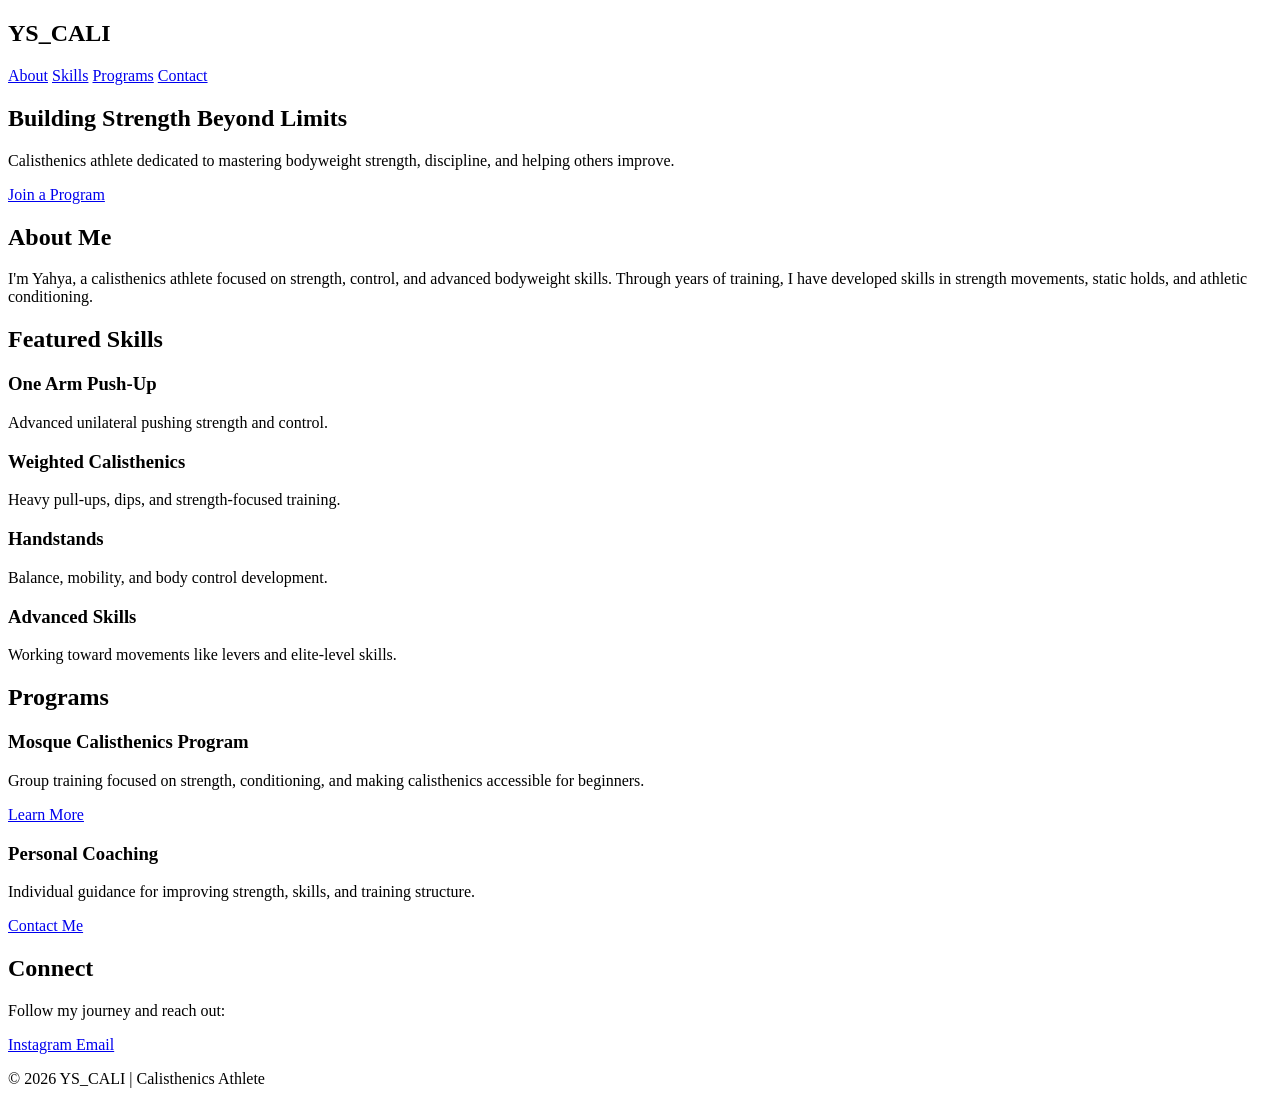
==== index.html @ 1a32ce15 "Create index.html" ====
<!DOCTYPE html>
<html lang="en">
<head>
    <meta charset="UTF-8">
    <meta name="viewport" content="width=device-width, initial-scale=1.0">
    <title>YS_CALI | Calisthenics Athlete</title>
    <link rel="stylesheet" href="style.css">
</head>

<body>

<header>
    <nav>
        <h1>YS_CALI</h1>
        <div>
            <a href="#about">About</a>
            <a href="#skills">Skills</a>
            <a href="#programs">Programs</a>
            <a href="#contact">Contact</a>
        </div>
    </nav>
</header>


<section class="hero">
    <div class="hero-content">
        <h2>Building Strength Beyond Limits</h2>
        <p>
            Calisthenics athlete dedicated to mastering bodyweight strength,
            discipline, and helping others improve.
        </p>

        <a class="button" href="#programs">
            Join a Program
        </a>
    </div>
</section>


<section id="about">
    <h2>About Me</h2>

    <p>
        I'm Yahya, a calisthenics athlete focused on strength, control,
        and advanced bodyweight skills.

        Through years of training, I have developed skills in strength
        movements, static holds, and athletic conditioning.
    </p>
</section>


<section id="skills">

<h2>Featured Skills</h2>

<div class="cards">

    <div class="card">
        <h3>One Arm Push-Up</h3>
        <p>Advanced unilateral pushing strength and control.</p>
    </div>


    <div class="card">
        <h3>Weighted Calisthenics</h3>
        <p>
            Heavy pull-ups, dips, and strength-focused training.
        </p>
    </div>


    <div class="card">
        <h3>Handstands</h3>
        <p>
            Balance, mobility, and body control development.
        </p>
    </div>


    <div class="card">
        <h3>Advanced Skills</h3>
        <p>
            Working toward movements like levers and elite-level skills.
        </p>
    </div>

</div>

</section>



<section id="programs">

<h2>Programs</h2>


<div class="cards">

<div class="card">
<h3>Mosque Calisthenics Program</h3>

<p>
Group training focused on strength, conditioning,
and making calisthenics accessible for beginners.
</p>

<a href="#">
Learn More
</a>

</div>


<div class="card">

<h3>Personal Coaching</h3>

<p>
Individual guidance for improving strength,
skills, and training structure.
</p>

<a href="#">
Contact Me
</a>

</div>


</div>

</section>




<section id="contact">

<h2>Connect</h2>

<p>
Follow my journey and reach out:
</p>


<div class="socials">

<a href="https://instagram.com/" target="_blank">
Instagram
</a>

<a href="mailto:your@email.com">
Email
</a>

</div>


</section>



<footer>

<p>
© 2026 YS_CALI | Calisthenics Athlete
</p>

</footer>


<script src="script.js"></script>

</body>
</html>
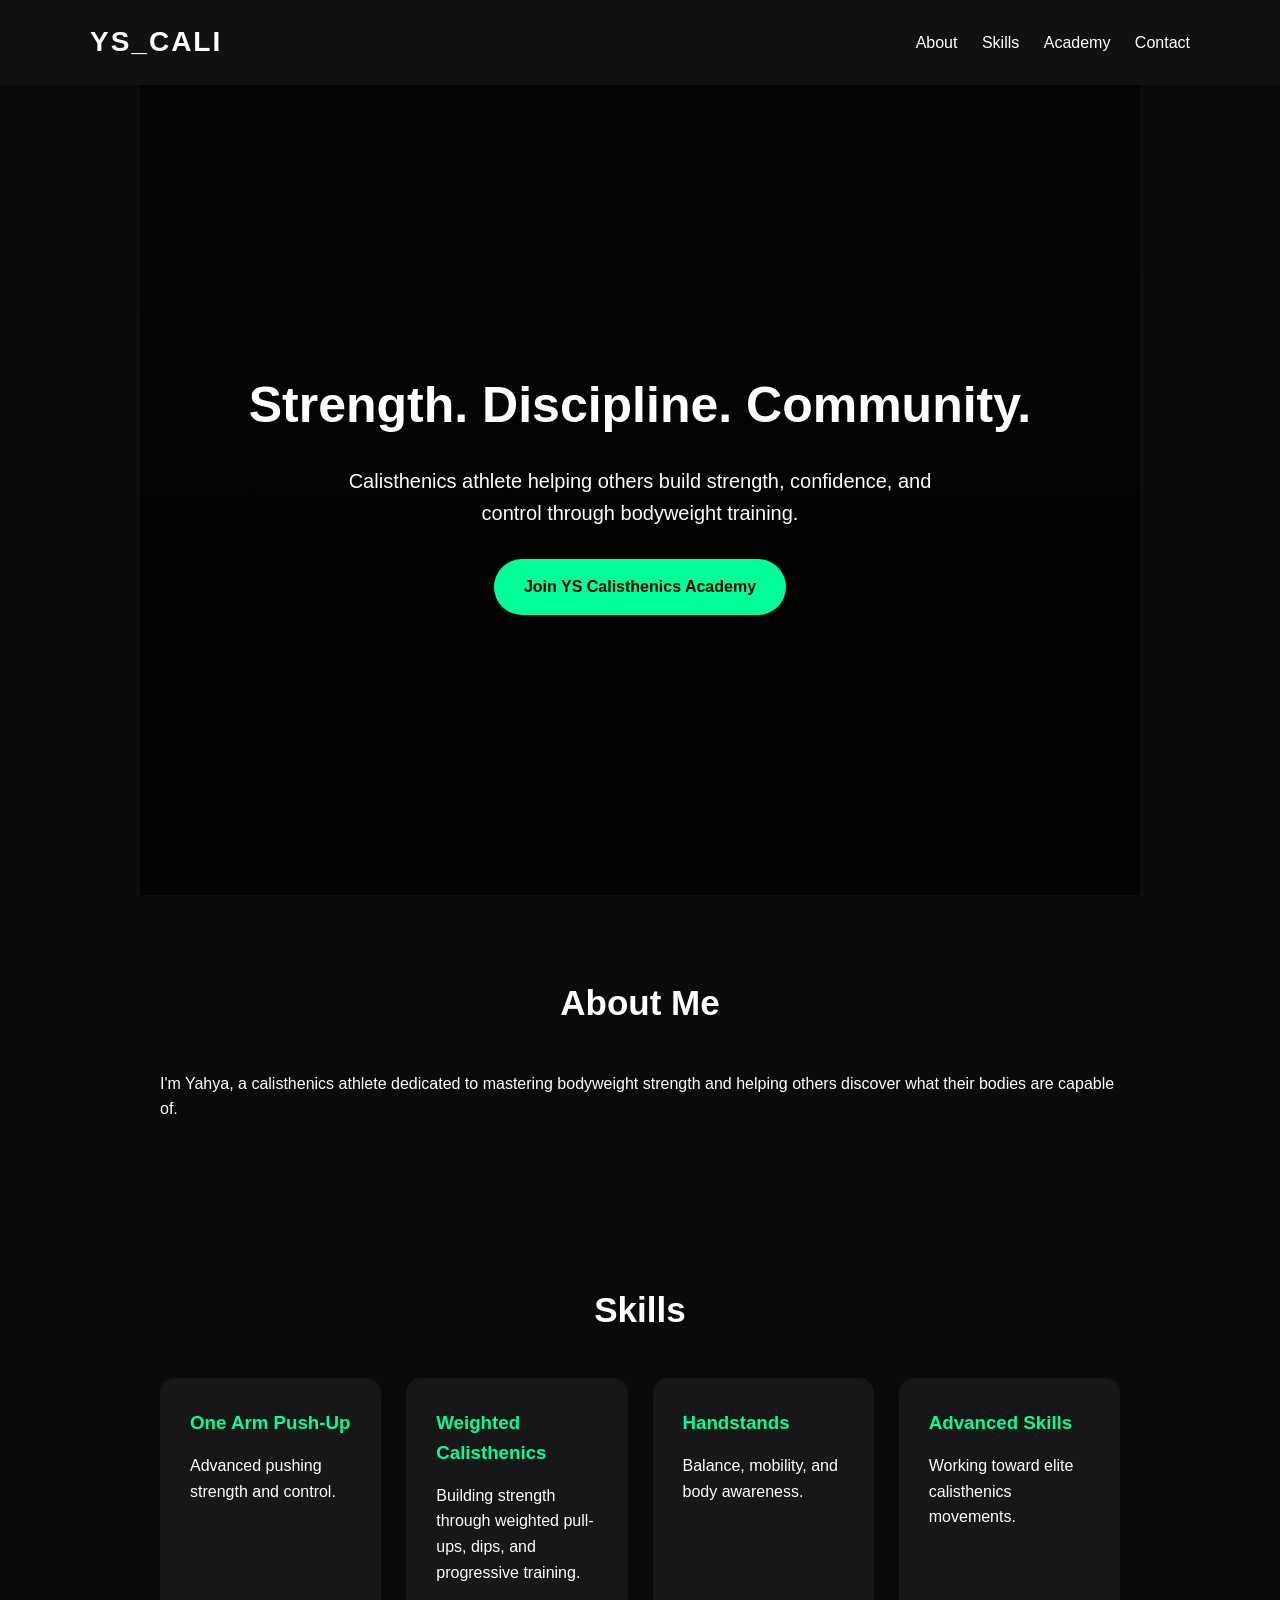
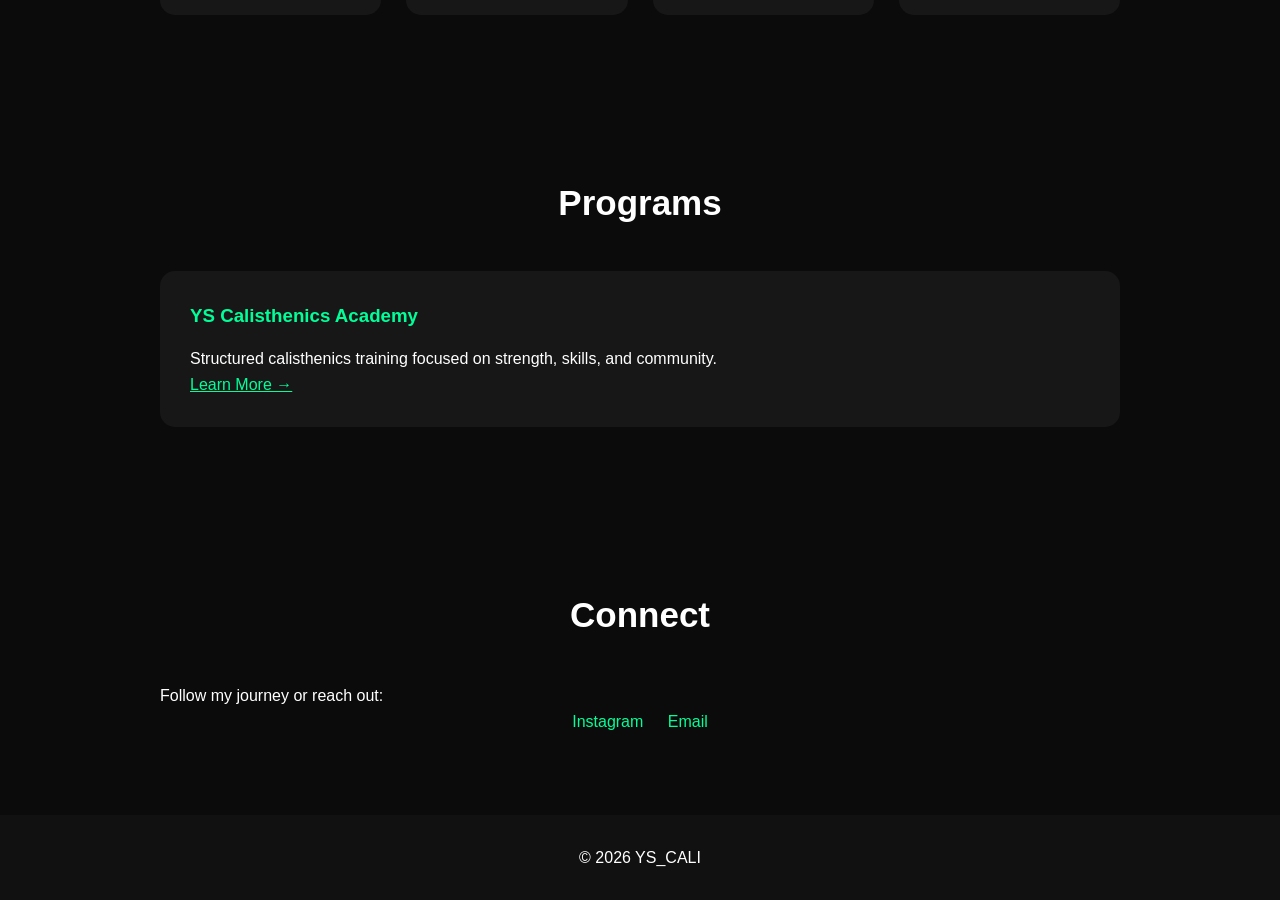
==== commit a6ff04dd: "Update index.html" ====
--- a/index.html
+++ b/index.html
@@ -1,177 +1,236 @@
 <!DOCTYPE html>
 <html lang="en">
+
 <head>
-    <meta charset="UTF-8">
-    <meta name="viewport" content="width=device-width, initial-scale=1.0">
-    <title>YS_CALI | Calisthenics Athlete</title>
-    <link rel="stylesheet" href="style.css">
+<meta charset="UTF-8">
+<meta name="viewport" content="width=device-width, initial-scale=1.0">
+
+<title>YS_CALI | Calisthenics Athlete</title>
+
+<link rel="stylesheet" href="style.css">
+
 </head>
 
+
 <body>
 
+
 <header>
-    <nav>
-        <h1>YS_CALI</h1>
-        <div>
-            <a href="#about">About</a>
-            <a href="#skills">Skills</a>
-            <a href="#programs">Programs</a>
-            <a href="#contact">Contact</a>
-        </div>
-    </nav>
+
+<nav>
+
+<h1>YS_CALI</h1>
+
+<div>
+
+<a href="#about">About</a>
+<a href="#skills">Skills</a>
+<a href="academy.html">Academy</a>
+<a href="#contact">Contact</a>
+
+</div>
+
+</nav>
+
 </header>
 
 
+
 <section class="hero">
-    <div class="hero-content">
-        <h2>Building Strength Beyond Limits</h2>
-        <p>
-            Calisthenics athlete dedicated to mastering bodyweight strength,
-            discipline, and helping others improve.
-        </p>
-
-        <a class="button" href="#programs">
-            Join a Program
-        </a>
-    </div>
-</section>
+
+<div>
+
+<h2>Strength. Discipline. Community.</h2>
+
+<p>
+Calisthenics athlete helping others build strength,
+confidence, and control through bodyweight training.
+</p>
+
+
+<a class="button" href="academy.html">
+Join YS Calisthenics Academy
+</a>
+
+
+</div>
+
+</section>
+
+
+
 
 
 <section id="about">
-    <h2>About Me</h2>
-
-    <p>
-        I'm Yahya, a calisthenics athlete focused on strength, control,
-        and advanced bodyweight skills.
-
-        Through years of training, I have developed skills in strength
-        movements, static holds, and athletic conditioning.
-    </p>
-</section>
+
+<h2>About Me</h2>
+
+
+<p>
+
+I'm Yahya, a calisthenics athlete dedicated to mastering
+bodyweight strength and helping others discover what their
+bodies are capable of.
+
+</p>
+
+
+</section>
+
+
+
+
 
 
 <section id="skills">
 
-<h2>Featured Skills</h2>
+<h2>Skills</h2>
+
 
 <div class="cards">
 
-    <div class="card">
-        <h3>One Arm Push-Up</h3>
-        <p>Advanced unilateral pushing strength and control.</p>
-    </div>
-
-
-    <div class="card">
-        <h3>Weighted Calisthenics</h3>
-        <p>
-            Heavy pull-ups, dips, and strength-focused training.
-        </p>
-    </div>
-
-
-    <div class="card">
-        <h3>Handstands</h3>
-        <p>
-            Balance, mobility, and body control development.
-        </p>
-    </div>
-
-
-    <div class="card">
-        <h3>Advanced Skills</h3>
-        <p>
-            Working toward movements like levers and elite-level skills.
-        </p>
-    </div>
-
-</div>
-
-</section>
-
-
-
-<section id="programs">
+
+<div class="card">
+
+<h3>One Arm Push-Up</h3>
+
+<p>
+Advanced pushing strength and control.
+</p>
+
+</div>
+
+
+
+<div class="card">
+
+<h3>Weighted Calisthenics</h3>
+
+<p>
+Building strength through weighted pull-ups,
+dips, and progressive training.
+</p>
+
+</div>
+
+
+
+
+<div class="card">
+
+<h3>Handstands</h3>
+
+<p>
+Balance, mobility, and body awareness.
+</p>
+
+</div>
+
+
+
+
+<div class="card">
+
+<h3>Advanced Skills</h3>
+
+<p>
+Working toward elite calisthenics movements.
+</p>
+
+</div>
+
+
+
+</div>
+
+
+</section>
+
+
+
+
+
+<section>
 
 <h2>Programs</h2>
 
 
 <div class="cards">
 
-<div class="card">
-<h3>Mosque Calisthenics Program</h3>
-
-<p>
-Group training focused on strength, conditioning,
-and making calisthenics accessible for beginners.
-</p>
-
-<a href="#">
-Learn More
-</a>
-
-</div>
-
-
-<div class="card">
-
-<h3>Personal Coaching</h3>
-
-<p>
-Individual guidance for improving strength,
-skills, and training structure.
-</p>
-
-<a href="#">
-Contact Me
-</a>
-
-</div>
-
-
-</div>
-
-</section>
+
+<div class="card">
+
+<h3>
+YS Calisthenics Academy
+</h3>
+
+
+<p>
+
+Structured calisthenics training focused on
+strength, skills, and community.
+
+</p>
+
+
+<a href="academy.html">
+Learn More →
+</a>
+
+
+</div>
+
+
+</div>
+
+
+</section>
+
+
+
 
 
 
 
 <section id="contact">
 
+
 <h2>Connect</h2>
 
-<p>
-Follow my journey and reach out:
+
+<p>
+Follow my journey or reach out:
 </p>
 
 
 <div class="socials">
 
-<a href="https://instagram.com/" target="_blank">
+
+<a href="https://instagram.com/ys_cali">
 Instagram
 </a>
 
-<a href="mailto:your@email.com">
+
+<a href="mailto:yahyasaleem700@gmail.com">
 Email
 </a>
 
-</div>
-
-
-</section>
+
+</div>
+
+
+</section>
+
 
 
 
 <footer>
 
-<p>
-© 2026 YS_CALI | Calisthenics Athlete
-</p>
+© 2026 YS_CALI
 
 </footer>
 
 
-<script src="script.js"></script>
-
 </body>
+
 </html>
--- a/style.css
+++ b/style.css
@@ -0,0 +1,241 @@
+* {
+    margin:0;
+    padding:0;
+    box-sizing:border-box;
+    font-family:Arial, Helvetica, sans-serif;
+}
+
+
+body {
+    background:#0b0b0b;
+    color:white;
+    line-height:1.6;
+}
+
+
+header {
+    position:sticky;
+    top:0;
+    background:#111;
+    padding:20px;
+    z-index:10;
+}
+
+
+nav {
+    display:flex;
+    justify-content:space-between;
+    align-items:center;
+    max-width:1100px;
+    margin:auto;
+}
+
+
+nav h1 {
+    font-size:28px;
+    letter-spacing:2px;
+}
+
+
+nav a {
+    color:white;
+    text-decoration:none;
+    margin-left:20px;
+}
+
+
+nav a:hover {
+    color:#00ff99;
+}
+
+
+
+.hero {
+
+    height:90vh;
+
+    display:flex;
+    justify-content:center;
+    align-items:center;
+
+    text-align:center;
+
+    background:
+    linear-gradient(
+    rgba(0,0,0,.65),
+    rgba(0,0,0,.8)
+    ),
+    url("your-image.jpg");
+
+    background-size:cover;
+    background-position:center;
+
+}
+
+
+.hero h2 {
+
+    font-size:50px;
+    margin-bottom:20px;
+
+}
+
+
+.hero p {
+
+    max-width:600px;
+    margin:auto;
+    font-size:20px;
+
+}
+
+
+.button {
+
+    display:inline-block;
+
+    margin-top:30px;
+
+    background:#00ff99;
+    color:black;
+
+    padding:15px 30px;
+
+    border-radius:30px;
+
+    text-decoration:none;
+
+    font-weight:bold;
+
+}
+
+
+
+section {
+
+    max-width:1000px;
+    margin:auto;
+
+    padding:80px 20px;
+
+}
+
+
+section h2 {
+
+    text-align:center;
+
+    font-size:35px;
+
+    margin-bottom:40px;
+
+}
+
+
+
+.cards {
+
+    display:grid;
+
+    grid-template-columns:
+    repeat(auto-fit,minmax(220px,1fr));
+
+    gap:25px;
+
+}
+
+
+
+.card {
+
+    background:#171717;
+
+    padding:30px;
+
+    border-radius:15px;
+
+    transition:.3s;
+
+}
+
+
+
+.card:hover {
+
+    transform:translateY(-8px);
+
+    background:#202020;
+
+}
+
+
+
+.card h3 {
+
+    margin-bottom:15px;
+
+    color:#00ff99;
+
+}
+
+
+
+.card a {
+
+    color:#00ff99;
+
+}
+
+
+
+.socials {
+
+    text-align:center;
+
+}
+
+
+.socials a {
+
+    margin:10px;
+
+    color:#00ff99;
+
+    text-decoration:none;
+
+}
+
+
+
+footer {
+
+    text-align:center;
+
+    padding:30px;
+
+    background:#111;
+
+}
+
+
+@media(max-width:700px){
+
+nav {
+
+    flex-direction:column;
+
+}
+
+nav a {
+
+    margin:10px;
+
+}
+
+.hero h2 {
+
+    font-size:35px;
+
+}
+
+}
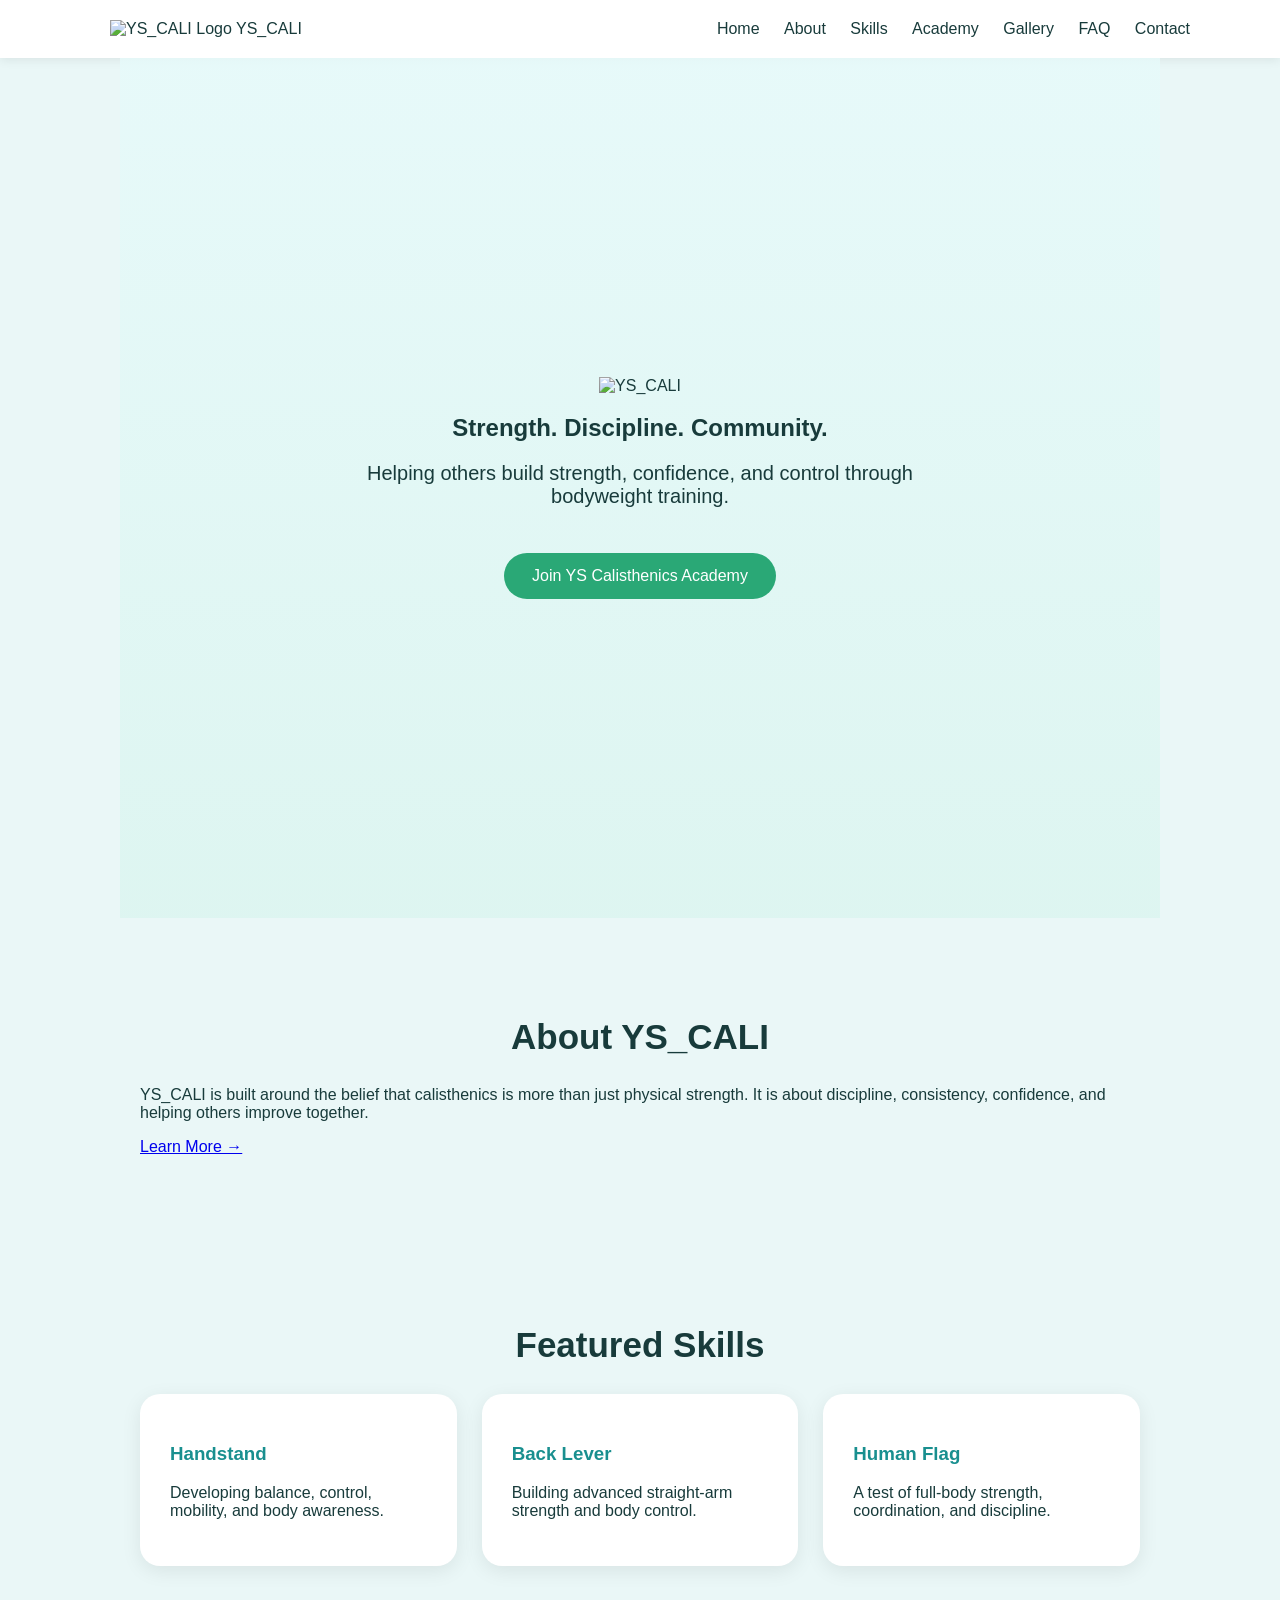
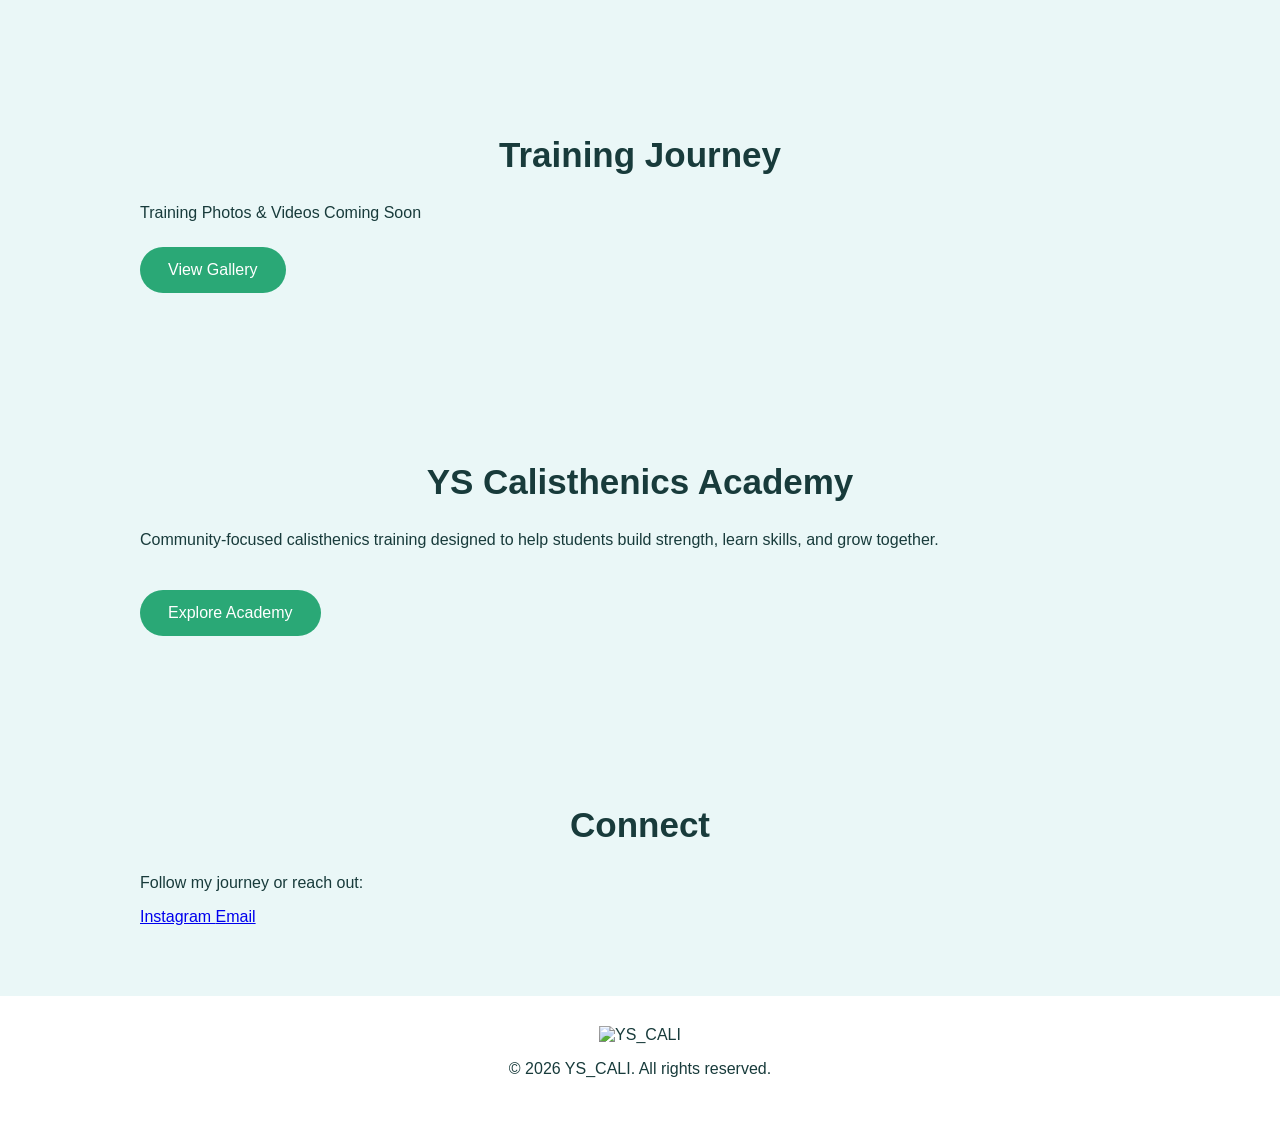
==== commit 0872fee5: "Update index.html" ====
--- a/index.html
+++ b/index.html
@@ -2,34 +2,45 @@
 <html lang="en">
 
 <head>
-<meta charset="UTF-8">
-<meta name="viewport" content="width=device-width, initial-scale=1.0">
-
-<title>YS_CALI | Calisthenics Athlete</title>
-
-<link rel="stylesheet" href="style.css">
+    <meta charset="UTF-8">
+    <meta name="viewport" content="width=device-width, initial-scale=1.0">
+
+    <title>YS_CALI | Calisthenics Athlete</title>
+
+    <link rel="icon" type="image/png" href="images/logo.png">
+    <link rel="stylesheet" href="style.css">
 
 </head>
 
 
 <body>
 
-
 <header>
 
-<nav>
-
-<h1>YS_CALI</h1>
-
-<div>
-
-<a href="#about">About</a>
+<nav class="navbar">
+
+<a href="index.html" class="brand">
+
+<img src="images/logo.png" alt="YS_CALI Logo">
+
+<span>YS_CALI</span>
+
+</a>
+
+
+<div class="nav-links">
+
+<a href="index.html">Home</a>
+<a href="about.html">About</a>
 <a href="#skills">Skills</a>
 <a href="academy.html">Academy</a>
+<a href="gallery.html">Gallery</a>
+<a href="faq.html">FAQ</a>
 <a href="#contact">Contact</a>
 
 </div>
 
+
 </nav>
 
 </header>
@@ -38,13 +49,23 @@
 
 <section class="hero">
 
-<div>
-
-<h2>Strength. Discipline. Community.</h2>
-
-<p>
-Calisthenics athlete helping others build strength,
-confidence, and control through bodyweight training.
+
+<div class="hero-overlay"></div>
+
+
+<div class="hero-content">
+
+
+<img class="hero-logo" src="images/logo.png" alt="YS_CALI">
+
+
+<h1>
+Strength. Discipline. Community.
+</h1>
+
+
+<p>
+Helping others build strength, confidence, and control through bodyweight training.
 </p>
 
 
@@ -55,36 +76,42 @@
 
 </div>
 
-</section>
-
-
-
-
-
-<section id="about">
-
-<h2>About Me</h2>
-
-
-<p>
-
-I'm Yahya, a calisthenics athlete dedicated to mastering
-bodyweight strength and helping others discover what their
-bodies are capable of.
-
-</p>
-
-
-</section>
-
-
-
-
-
-
-<section id="skills">
-
-<h2>Skills</h2>
+
+</section>
+
+
+
+
+
+<section class="section about-preview">
+
+
+<h2>About YS_CALI</h2>
+
+
+<p>
+YS_CALI is built around the belief that calisthenics is more than just physical strength.
+It is about discipline, consistency, confidence, and helping others improve together.
+</p>
+
+
+<a class="text-link" href="about.html">
+Learn More →
+</a>
+
+
+</section>
+
+
+
+
+
+
+
+<section class="section" id="skills">
+
+
+<h2>Featured Skills</h2>
 
 
 <div class="cards">
@@ -92,10 +119,10 @@
 
 <div class="card">
 
-<h3>One Arm Push-Up</h3>
-
-<p>
-Advanced pushing strength and control.
+<h3>Handstand</h3>
+
+<p>
+Developing balance, control, mobility, and body awareness.
 </p>
 
 </div>
@@ -104,11 +131,10 @@
 
 <div class="card">
 
-<h3>Weighted Calisthenics</h3>
-
-<p>
-Building strength through weighted pull-ups,
-dips, and progressive training.
+<h3>Back Lever</h3>
+
+<p>
+Building advanced straight-arm strength and body control.
 </p>
 
 </div>
@@ -118,81 +144,89 @@
 
 <div class="card">
 
-<h3>Handstands</h3>
-
-<p>
-Balance, mobility, and body awareness.
-</p>
-
-</div>
-
-
-
-
-<div class="card">
-
-<h3>Advanced Skills</h3>
-
-<p>
-Working toward elite calisthenics movements.
-</p>
-
-</div>
-
-
-
-</div>
-
-
-</section>
-
-
-
-
-
-<section>
-
-<h2>Programs</h2>
-
-
-<div class="cards">
-
-
-<div class="card">
-
-<h3>
-YS Calisthenics Academy
-</h3>
-
-
-<p>
-
-Structured calisthenics training focused on
-strength, skills, and community.
-
-</p>
-
-
-<a href="academy.html">
-Learn More →
-</a>
-
-
-</div>
-
-
-</div>
-
-
-</section>
-
-
-
-
-
-
-
-<section id="contact">
+<h3>Human Flag</h3>
+
+<p>
+A test of full-body strength, coordination, and discipline.
+</p>
+
+</div>
+
+
+</div>
+
+
+</section>
+
+
+
+
+
+
+
+<section class="section gallery-preview">
+
+
+<h2>Training Journey</h2>
+
+
+<div class="gallery-grid">
+
+
+<div class="gallery-placeholder">
+
+Training Photos & Videos Coming Soon
+
+</div>
+
+
+</div>
+
+
+<a class="button secondary" href="gallery.html">
+View Gallery
+</a>
+
+
+</section>
+
+
+
+
+
+
+
+
+<section class="section academy-preview">
+
+
+<h2>YS Calisthenics Academy</h2>
+
+
+<p>
+
+Community-focused calisthenics training designed to help
+students build strength, learn skills, and grow together.
+
+</p>
+
+
+<a class="button" href="academy.html">
+
+Explore Academy
+
+</a>
+
+
+</section>
+
+
+
+
+
+
+
+<section class="section contact" id="contact">
 
 
 <h2>Connect</h2>
@@ -203,10 +237,10 @@
 </p>
 
 
-<div class="socials">
-
-
-<a href="https://instagram.com/ys_cali">
+<div class="social-links">
+
+
+<a href="https://instagram.com/ys_cali" target="_blank">
 Instagram
 </a>
 
@@ -224,13 +258,26 @@
 
 
 
+
+
+
 <footer>
 
-© 2026 YS_CALI
+<img src="images/logo.png" alt="YS_CALI">
+
+
+<p>
+© 2026 YS_CALI. All rights reserved.
+</p>
+
 
 </footer>
 
 
+
+<script src="script.js"></script>
+
+
 </body>
 
 </html>
--- a/style.css
+++ b/style.css
@@ -1,146 +1,165 @@
-* {
-    margin:0;
-    padding:0;
-    box-sizing:border-box;
-    font-family:Arial, Helvetica, sans-serif;
-}
-
-
 body {
-    background:#0b0b0b;
-    color:white;
-    line-height:1.6;
-}
+
+margin:0;
+
+font-family:
+Arial, Helvetica, sans-serif;
+
+background:#eaf7f7;
+
+color:#183b3b;
+
+}
+
 
 
 header {
-    position:sticky;
-    top:0;
-    background:#111;
-    padding:20px;
-    z-index:10;
-}
+
+background:white;
+
+padding:20px;
+
+box-shadow:
+0 2px 10px rgba(0,0,0,.08);
+
+}
+
 
 
 nav {
-    display:flex;
-    justify-content:space-between;
-    align-items:center;
-    max-width:1100px;
-    margin:auto;
-}
+
+display:flex;
+
+justify-content:space-between;
+
+align-items:center;
+
+max-width:1100px;
+
+margin:auto;
+
+}
+
 
 
 nav h1 {
-    font-size:28px;
-    letter-spacing:2px;
-}
+
+color:#198f8f;
+
+}
+
 
 
 nav a {
-    color:white;
-    text-decoration:none;
-    margin-left:20px;
-}
-
-
-nav a:hover {
-    color:#00ff99;
-}
+
+color:#183b3b;
+
+text-decoration:none;
+
+margin-left:20px;
+
+}
+
 
 
 
 .hero {
 
-    height:90vh;
-
-    display:flex;
-    justify-content:center;
-    align-items:center;
-
-    text-align:center;
-
-    background:
-    linear-gradient(
-    rgba(0,0,0,.65),
-    rgba(0,0,0,.8)
-    ),
-    url("your-image.jpg");
-
-    background-size:cover;
-    background-position:center;
-
-}
+height:80vh;
+
+display:flex;
+
+align-items:center;
+
+justify-content:center;
+
+text-align:center;
+
+background:
+
+linear-gradient(
+rgba(230,250,250,.8),
+rgba(220,245,240,.9)
+);
+
+}
+
+
 
 
 .hero h2 {
 
-    font-size:50px;
-    margin-bottom:20px;
-
-}
+font-size:48px;
+
+color:#176b6b;
+
+}
+
 
 
 .hero p {
 
-    max-width:600px;
-    margin:auto;
-    font-size:20px;
-
-}
+font-size:20px;
+
+max-width:600px;
+
+}
+
+
 
 
 .button {
 
-    display:inline-block;
-
-    margin-top:30px;
-
-    background:#00ff99;
-    color:black;
-
-    padding:15px 30px;
-
-    border-radius:30px;
-
-    text-decoration:none;
-
-    font-weight:bold;
-
-}
+display:inline-block;
+
+margin-top:25px;
+
+padding:14px 28px;
+
+border-radius:30px;
+
+background:#2aa876;
+
+color:white;
+
+text-decoration:none;
+
+}
+
 
 
 
 section {
 
-    max-width:1000px;
-    margin:auto;
-
-    padding:80px 20px;
-
-}
-
-
-section h2 {
-
-    text-align:center;
-
-    font-size:35px;
-
-    margin-bottom:40px;
-
-}
+max-width:1000px;
+
+margin:auto;
+
+padding:70px 20px;
+
+}
+
+
+
+h2 {
+
+text-align:center;
+
+font-size:35px;
+
+}
+
 
 
 
 .cards {
 
-    display:grid;
-
-    grid-template-columns:
-    repeat(auto-fit,minmax(220px,1fr));
-
-    gap:25px;
+display:grid;
+
+grid-template-columns:
+repeat(auto-fit,minmax(220px,1fr));
+
+gap:25px;
 
 }
 
@@ -148,41 +167,23 @@
 
 .card {
 
-    background:#171717;
-
-    padding:30px;
-
-    border-radius:15px;
-
-    transition:.3s;
-
-}
-
-
-
-.card:hover {
-
-    transform:translateY(-8px);
-
-    background:#202020;
-
-}
+background:white;
+
+padding:30px;
+
+border-radius:20px;
+
+box-shadow:
+0 5px 20px rgba(0,0,0,.08);
+
+}
+
 
 
 
 .card h3 {
 
-    margin-bottom:15px;
-
-    color:#00ff99;
-
-}
-
-
-
-.card a {
-
-    color:#00ff99;
+color:#198f8f;
 
 }
 
@@ -190,18 +191,21 @@
 
 .socials {
 
-    text-align:center;
-
-}
+text-align:center;
+
+}
+
 
 
 .socials a {
 
-    margin:10px;
-
-    color:#00ff99;
-
-    text-decoration:none;
+margin:15px;
+
+color:#198f8f;
+
+text-decoration:none;
+
+font-weight:bold;
 
 }
 
@@ -209,33 +213,10 @@
 
 footer {
 
-    text-align:center;
-
-    padding:30px;
-
-    background:#111;
-
-}
-
-
-@media(max-width:700px){
-
-nav {
-
-    flex-direction:column;
-
-}
-
-nav a {
-
-    margin:10px;
-
-}
-
-.hero h2 {
-
-    font-size:35px;
-
-}
-
-}
+text-align:center;
+
+padding:30px;
+
+background:white;
+
+}
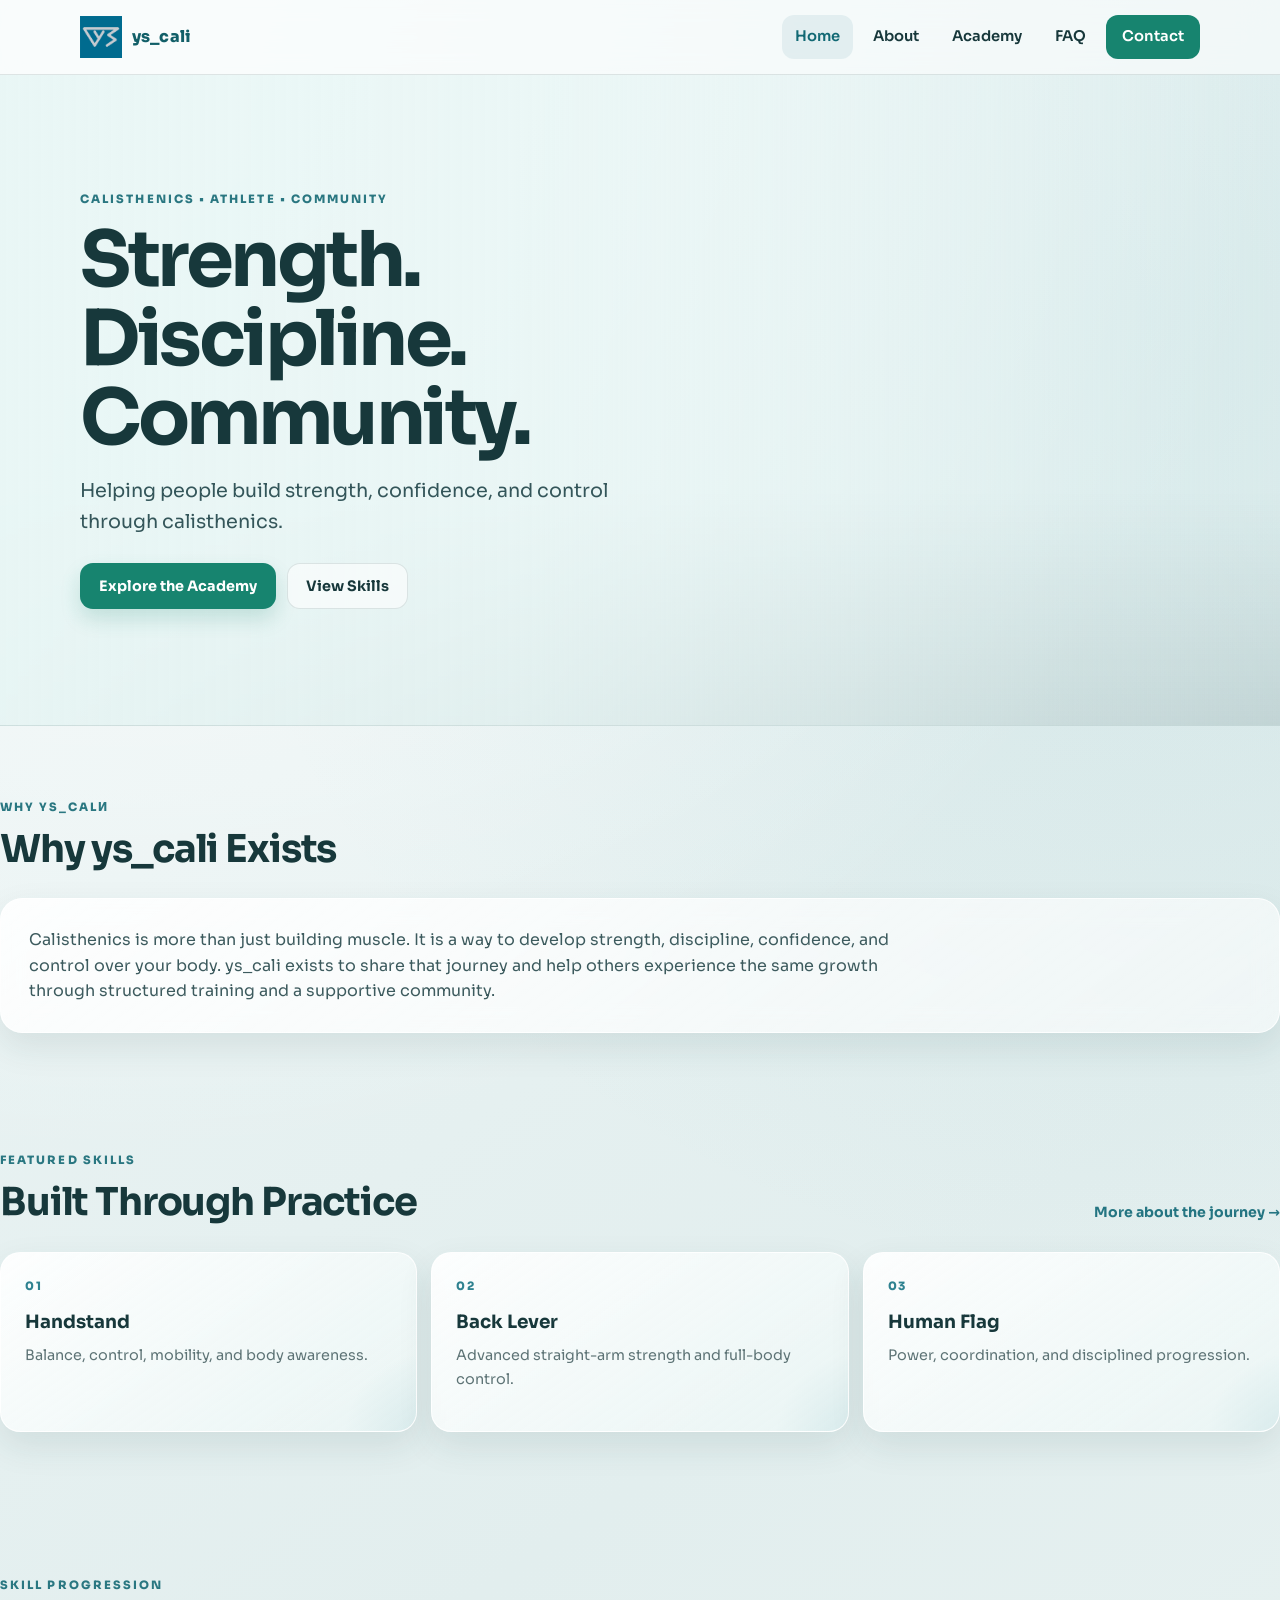
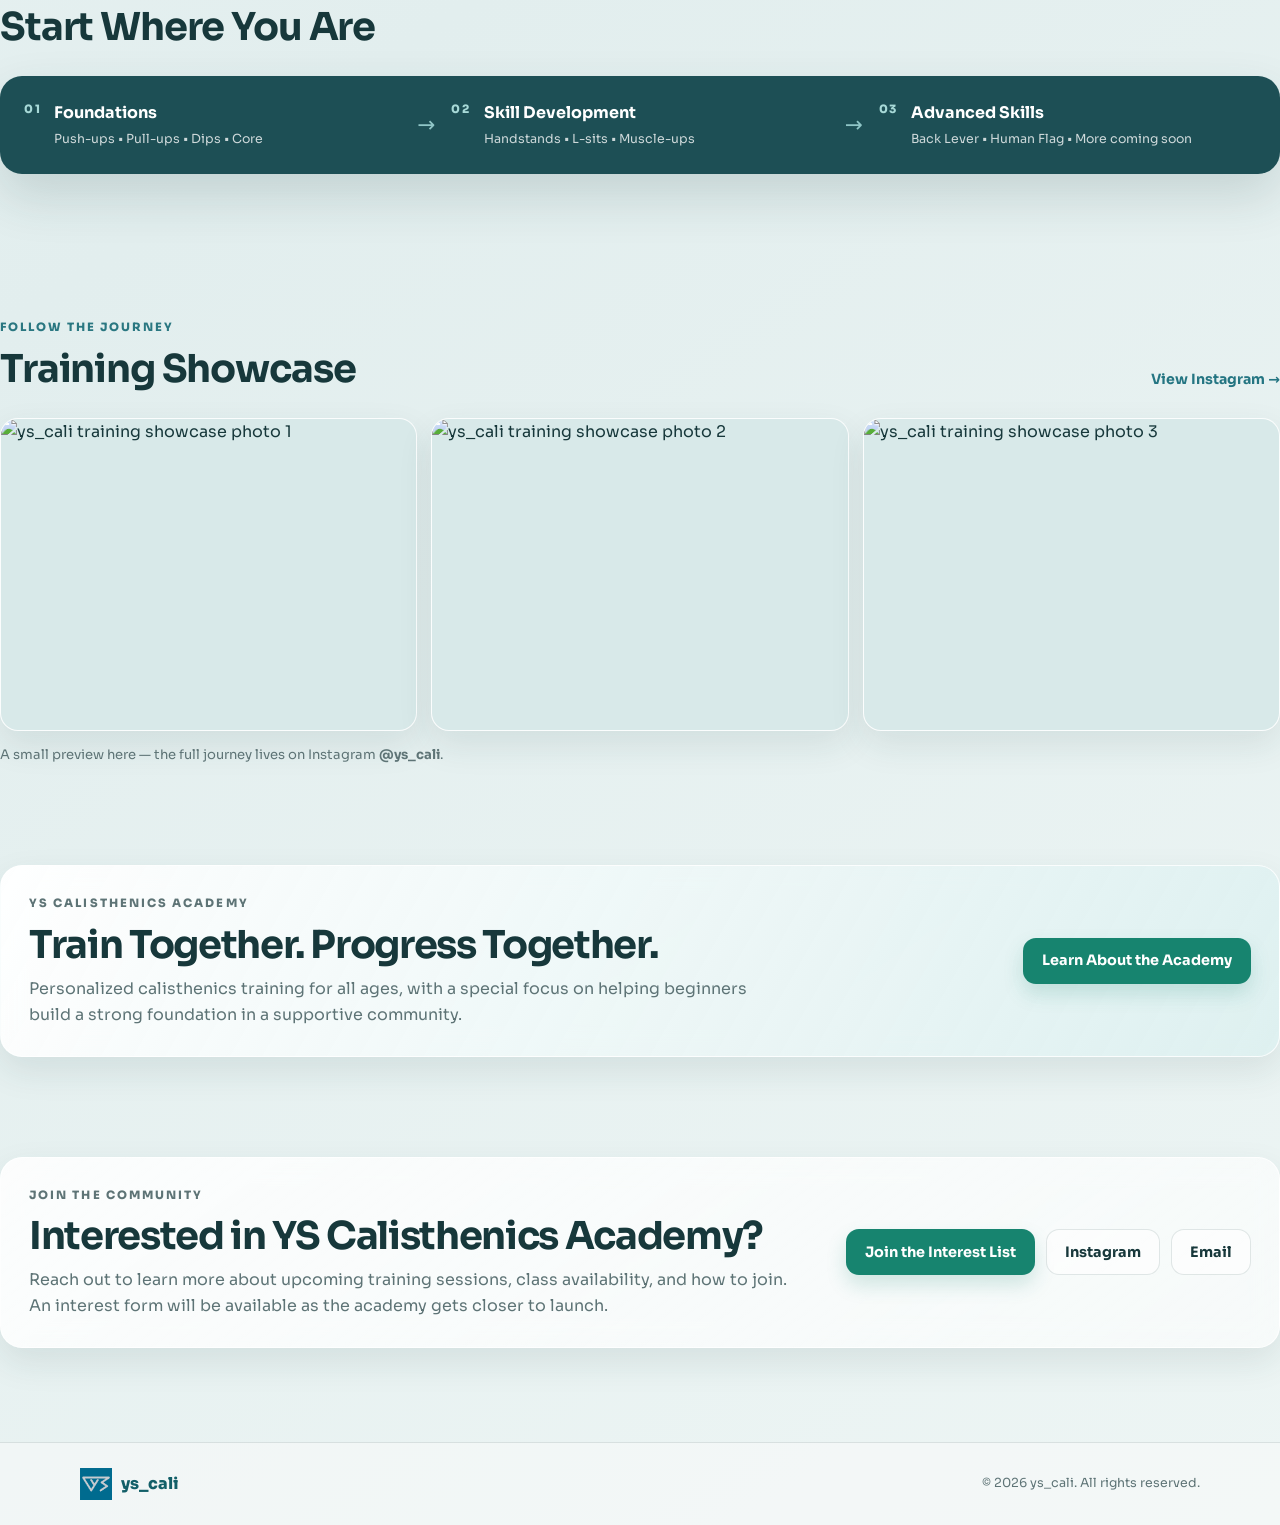
==== commit cf832042: "Add files via upload" ====
--- a/index.html
+++ b/index.html
@@ -1,283 +1,191 @@
 <!DOCTYPE html>
 <html lang="en">
-
 <head>
-    <meta charset="UTF-8">
-    <meta name="viewport" content="width=device-width, initial-scale=1.0">
-
-    <title>YS_CALI | Calisthenics Athlete</title>
-
-    <link rel="icon" type="image/png" href="images/logo.png">
-    <link rel="stylesheet" href="style.css">
-
+  <meta charset="UTF-8">
+  <meta name="viewport" content="width=device-width, initial-scale=1.0">
+  <meta name="description" content="ys_cali — calisthenics athlete and founder of YS Calisthenics Academy.">
+  <meta name="theme-color" content="#dbecef">
+  <title>ys_cali | Calisthenics Athlete</title>
+  <link rel="icon" type="image/png" href="images/favicon.png">
+  <link rel="preconnect" href="https://fonts.googleapis.com">
+  <link rel="preconnect" href="https://fonts.gstatic.com" crossorigin>
+  <link href="https://fonts.googleapis.com/css2?family=Sora:wght@400;500;600;700;800&display=swap" rel="stylesheet">
+  <link rel="stylesheet" href="style.css">
 </head>
 
+<body>
+<header class="site-header">
+  <nav class="navbar container" aria-label="Main navigation">
+    <a class="brand" href="index.html" aria-label="ys_cali home">
+      <img src="images/logo.png" alt="YS CALI logo">
+      <span>ys_cali</span>
+    </a>
 
-<body>
+    <button class="menu-toggle" type="button" aria-expanded="false" aria-controls="nav-links" aria-label="Open navigation">
+      <span></span><span></span><span></span>
+    </button>
 
-<header>
-
-<nav class="navbar">
-
-<a href="index.html" class="brand">
-
-<img src="images/logo.png" alt="YS_CALI Logo">
-
-<span>YS_CALI</span>
-
-</a>
-
-
-<div class="nav-links">
-
-<a href="index.html">Home</a>
-<a href="about.html">About</a>
-<a href="#skills">Skills</a>
-<a href="academy.html">Academy</a>
-<a href="gallery.html">Gallery</a>
-<a href="faq.html">FAQ</a>
-<a href="#contact">Contact</a>
-
-</div>
-
-
-</nav>
-
+    <div class="nav-links" id="nav-links">
+      <a class="active" href="index.html">Home</a>
+      <a href="about.html">About</a>
+      <a href="academy.html">Academy</a>
+      <a href="faq.html">FAQ</a>
+      <a class="nav-cta" href="#contact">Contact</a>
+    </div>
+  </nav>
 </header>
 
+<main>
+  <section class="hero">
+    <div class="hero-content container">
+      <div class="hero-copy">
+        <p class="eyebrow">CALISTHENICS • ATHLETE • COMMUNITY</p>
+        <h1>Strength. Discipline. Community.</h1>
+        <p class="hero-text">Helping people build strength, confidence, and control through calisthenics.</p>
+        <div class="hero-actions">
+          <a class="button primary" href="academy.html">Explore the Academy</a>
+          <a class="button ghost" href="#skills">View Skills</a>
+        </div>
+      </div>
+    </div>
+  </section>
 
+  <section class="section compact-intro">
+    <div class="section-heading">
+      <p class="eyebrow">WHY YS_CALИ</p>
+      <h2>Why ys_cali Exists</h2>
+    </div>
+    <div class="story-panel">
+      <p>
+        Calisthenics is more than just building muscle. It is a way to develop strength,
+        discipline, confidence, and control over your body. ys_cali exists to share that
+        journey and help others experience the same growth through structured training
+        and a supportive community.
+      </p>
+    </div>
+  </section>
 
-<section class="hero">
+  <section class="section" id="skills">
+    <div class="section-heading row-heading">
+      <div>
+        <p class="eyebrow">FEATURED SKILLS</p>
+        <h2>Built Through Practice</h2>
+      </div>
+      <a class="section-link" href="about.html">More about the journey →</a>
+    </div>
 
+    <div class="skill-grid">
+      <article class="skill-card">
+        <div class="skill-number">01</div>
+        <h3>Handstand</h3>
+        <p>Balance, control, mobility, and body awareness.</p>
+      </article>
+      <article class="skill-card">
+        <div class="skill-number">02</div>
+        <h3>Back Lever</h3>
+        <p>Advanced straight-arm strength and full-body control.</p>
+      </article>
+      <article class="skill-card">
+        <div class="skill-number">03</div>
+        <h3>Human Flag</h3>
+        <p>Power, coordination, and disciplined progression.</p>
+      </article>
+    </div>
+  </section>
 
-<div class="hero-overlay"></div>
+  <section class="section">
+    <div class="section-heading">
+      <p class="eyebrow">SKILL PROGRESSION</p>
+      <h2>Start Where You Are</h2>
+    </div>
 
+    <div class="progress-panel">
+      <div class="progress-step">
+        <span class="step-label">01</span>
+        <div>
+          <h3>Foundations</h3>
+          <p>Push-ups • Pull-ups • Dips • Core</p>
+        </div>
+      </div>
+      <div class="progress-arrow">→</div>
+      <div class="progress-step">
+        <span class="step-label">02</span>
+        <div>
+          <h3>Skill Development</h3>
+          <p>Handstands • L-sits • Muscle-ups</p>
+        </div>
+      </div>
+      <div class="progress-arrow">→</div>
+      <div class="progress-step">
+        <span class="step-label">03</span>
+        <div>
+          <h3>Advanced Skills</h3>
+          <p>Back Lever • Human Flag • More coming soon</p>
+        </div>
+      </div>
+    </div>
+  </section>
 
-<div class="hero-content">
+  <section class="section showcase-section">
+    <div class="section-heading row-heading">
+      <div>
+        <p class="eyebrow">FOLLOW THE JOURNEY</p>
+        <h2>Training Showcase</h2>
+      </div>
+      <a class="section-link" href="https://instagram.com/ys_cali" target="_blank" rel="noopener">View Instagram →</a>
+    </div>
 
+    <div class="showcase-grid">
+      <figure class="showcase-card"><img src="images/showcase/photo1.jpg" alt="ys_cali training showcase photo 1"></figure>
+      <figure class="showcase-card"><img src="images/showcase/photo2.jpg" alt="ys_cali training showcase photo 2"></figure>
+      <figure class="showcase-card"><img src="images/showcase/photo3.jpg" alt="ys_cali training showcase photo 3"></figure>
+    </div>
+    <p class="showcase-note">A small preview here — the full journey lives on Instagram <strong>@ys_cali</strong>.</p>
+  </section>
 
-<img class="hero-logo" src="images/logo.png" alt="YS_CALI">
+  <section class="section academy-teaser">
+    <div class="academy-panel">
+      <div>
+        <p class="eyebrow">YS CALISTHENICS ACADEMY</p>
+        <h2>Train Together. Progress Together.</h2>
+        <p>
+          Personalized calisthenics training for all ages, with a special focus on helping
+          beginners build a strong foundation in a supportive community.
+        </p>
+      </div>
+      <a class="button primary" href="academy.html">Learn About the Academy</a>
+    </div>
+  </section>
 
+  <section class="section contact-section" id="contact">
+    <div class="contact-panel">
+      <div>
+        <p class="eyebrow">JOIN THE COMMUNITY</p>
+        <h2>Interested in YS Calisthenics Academy?</h2>
+        <p>
+          Reach out to learn more about upcoming training sessions, class availability,
+          and how to join. An interest form will be available as the academy gets closer to launch.
+        </p>
+      </div>
+      <div class="contact-actions">
+        <a class="button primary" href="academy.html#interest">Join the Interest List</a>
+        <a class="button ghost" href="https://instagram.com/ys_cali" target="_blank" rel="noopener">Instagram</a>
+        <a class="button ghost" href="mailto:yahyasaleem700@gmail.com">Email</a>
+      </div>
+    </div>
+  </section>
+</main>
 
-<h1>
-Strength. Discipline. Community.
-</h1>
-
-
-<p>
-Helping others build strength, confidence, and control through bodyweight training.
-</p>
-
-
-<a class="button" href="academy.html">
-Join YS Calisthenics Academy
-</a>
-
-
-</div>
-
-
-</section>
-
-
-
-
-
-<section class="section about-preview">
-
-
-<h2>About YS_CALI</h2>
-
-
-<p>
-YS_CALI is built around the belief that calisthenics is more than just physical strength.
-It is about discipline, consistency, confidence, and helping others improve together.
-</p>
-
-
-<a class="text-link" href="about.html">
-Learn More →
-</a>
-
-
-</section>
-
-
-
-
-
-
-
-<section class="section" id="skills">
-
-
-<h2>Featured Skills</h2>
-
-
-<div class="cards">
-
-
-<div class="card">
-
-<h3>Handstand</h3>
-
-<p>
-Developing balance, control, mobility, and body awareness.
-</p>
-
-</div>
-
-
-
-<div class="card">
-
-<h3>Back Lever</h3>
-
-<p>
-Building advanced straight-arm strength and body control.
-</p>
-
-</div>
-
-
-
-
-<div class="card">
-
-<h3>Human Flag</h3>
-
-<p>
-A test of full-body strength, coordination, and discipline.
-</p>
-
-</div>
-
-
-</div>
-
-
-</section>
-
-
-
-
-
-
-
-<section class="section gallery-preview">
-
-
-<h2>Training Journey</h2>
-
-
-<div class="gallery-grid">
-
-
-<div class="gallery-placeholder">
-
-Training Photos & Videos Coming Soon
-
-</div>
-
-
-</div>
-
-
-<a class="button secondary" href="gallery.html">
-View Gallery
-</a>
-
-
-</section>
-
-
-
-
-
-
-
-
-<section class="section academy-preview">
-
-
-<h2>YS Calisthenics Academy</h2>
-
-
-<p>
-
-Community-focused calisthenics training designed to help
-students build strength, learn skills, and grow together.
-
-</p>
-
-
-<a class="button" href="academy.html">
-
-Explore Academy
-
-</a>
-
-
-</section>
-
-
-
-
-
-
-
-<section class="section contact" id="contact">
-
-
-<h2>Connect</h2>
-
-
-<p>
-Follow my journey or reach out:
-</p>
-
-
-<div class="social-links">
-
-
-<a href="https://instagram.com/ys_cali" target="_blank">
-Instagram
-</a>
-
-
-<a href="mailto:yahyasaleem700@gmail.com">
-Email
-</a>
-
-
-</div>
-
-
-</section>
-
-
-
-
-
-
-
-<footer>
-
-<img src="images/logo.png" alt="YS_CALI">
-
-
-<p>
-© 2026 YS_CALI. All rights reserved.
-</p>
-
-
+<footer class="site-footer">
+  <div class="container footer-inner">
+    <a class="footer-brand" href="index.html">
+      <img src="images/logo.png" alt="YS CALI logo">
+      <span>ys_cali</span>
+    </a>
+    <p>© 2026 ys_cali. All rights reserved.</p>
+  </div>
 </footer>
 
-
-
 <script src="script.js"></script>
-
-
 </body>
-
 </html>
--- a/style.css
+++ b/style.css
@@ -1,222 +1,258 @@
-body {
-
-margin:0;
-
-font-family:
-Arial, Helvetica, sans-serif;
-
-background:#eaf7f7;
-
-color:#183b3b;
-
-}
-
-
-
-header {
-
-background:white;
-
-padding:20px;
-
-box-shadow:
-0 2px 10px rgba(0,0,0,.08);
-
-}
-
-
-
-nav {
-
-display:flex;
-
-justify-content:space-between;
-
-align-items:center;
-
-max-width:1100px;
-
-margin:auto;
-
-}
-
-
-
-nav h1 {
-
-color:#198f8f;
-
-}
-
-
-
-nav a {
-
-color:#183b3b;
-
-text-decoration:none;
-
-margin-left:20px;
-
-}
-
-
-
-
-.hero {
-
-height:80vh;
-
-display:flex;
-
-align-items:center;
-
-justify-content:center;
-
-text-align:center;
-
-background:
-
-linear-gradient(
-rgba(230,250,250,.8),
-rgba(220,245,240,.9)
-);
-
-}
-
-
-
-
-.hero h2 {
-
-font-size:48px;
-
-color:#176b6b;
-
-}
-
-
-
-.hero p {
-
-font-size:20px;
-
-max-width:600px;
-
-}
-
-
-
-
-.button {
-
-display:inline-block;
-
-margin-top:25px;
-
-padding:14px 28px;
-
-border-radius:30px;
-
-background:#2aa876;
-
-color:white;
-
-text-decoration:none;
-
-}
-
-
-
-
-section {
-
-max-width:1000px;
-
-margin:auto;
-
-padding:70px 20px;
-
-}
-
-
-
-h2 {
-
-text-align:center;
-
-font-size:35px;
-
-}
-
-
-
-
-.cards {
-
-display:grid;
-
-grid-template-columns:
-repeat(auto-fit,minmax(220px,1fr));
-
-gap:25px;
-
-}
-
-
-
-.card {
-
-background:white;
-
-padding:30px;
-
-border-radius:20px;
-
-box-shadow:
-0 5px 20px rgba(0,0,0,.08);
-
-}
-
-
-
-
-.card h3 {
-
-color:#198f8f;
-
-}
-
-
-
-.socials {
-
-text-align:center;
-
-}
-
-
-
-.socials a {
-
-margin:15px;
-
-color:#198f8f;
-
-text-decoration:none;
-
-font-weight:bold;
-
-}
-
-
-
-footer {
-
-text-align:center;
-
-padding:30px;
-
-background:white;
-
-}
+/* ys_cali v2 — compact, modern, mobile-first */
+:root{
+  --bg:#edf5f5;
+  --bg-soft:#e3f0f1;
+  --surface:rgba(255,255,255,.72);
+  --surface-solid:#f8fbfb;
+  --ink:#17383b;
+  --muted:#5e7476;
+  --accent:#17846f;
+  --accent-2:#237f95;
+  --line:rgba(23,56,59,.12);
+  --shadow:0 14px 34px rgba(29,67,70,.10);
+  --shadow-strong:0 22px 50px rgba(29,67,70,.16);
+  --radius:22px;
+  --max:1120px;
+}
+
+*{box-sizing:border-box;margin:0;padding:0}
+html{scroll-behavior:smooth}
+body{
+  font-family:"Sora",system-ui,sans-serif;
+  background:
+    radial-gradient(circle at 10% 0%, rgba(255,255,255,.95), transparent 35%),
+    radial-gradient(circle at 90% 10%, rgba(82,164,172,.13), transparent 32%),
+    linear-gradient(145deg,#eef6f6 0%,#e2eeee 48%,#edf5f4 100%);
+  color:var(--ink);
+  line-height:1.6;
+  min-height:100vh;
+}
+a{color:inherit}
+img{display:block;max-width:100%;height:auto}
+
+.container{width:min(calc(100% - 40px),var(--max));margin-inline:auto}
+
+.site-header{
+  position:sticky;top:0;z-index:100;
+  backdrop-filter:blur(16px);
+  background:rgba(248,251,251,.78);
+  border-bottom:1px solid var(--line);
+}
+.navbar{
+  min-height:74px;display:flex;align-items:center;justify-content:space-between;gap:24px;
+}
+.brand{
+  display:flex;align-items:center;gap:10px;text-decoration:none;font-weight:800;
+  letter-spacing:.01em;color:#125f68;
+}
+.brand img{width:42px;height:42px;object-fit:contain}
+
+.nav-links{display:flex;align-items:center;gap:7px}
+.nav-links a{
+  text-decoration:none;padding:10px 13px;border-radius:12px;font-size:.92rem;font-weight:600;
+  color:var(--ink);transition:.2s ease;
+}
+.nav-links a:hover,.nav-links a.active{background:rgba(35,127,149,.09);color:#126974}
+.nav-links .nav-cta{background:var(--accent);color:white;padding-inline:16px}
+.nav-links .nav-cta:hover{background:#116e5d;color:white}
+
+.menu-toggle{display:none;border:0;background:transparent;padding:8px;cursor:pointer}
+.menu-toggle span{display:block;width:24px;height:2px;background:var(--ink);margin:5px 0;border-radius:10px}
+
+.hero{
+  min-height:72vh;
+  display:grid;align-items:end;
+  background:
+    linear-gradient(90deg,rgba(232,246,245,.96) 0%,rgba(232,246,245,.78) 42%,rgba(232,246,245,.18) 100%),
+    linear-gradient(0deg,rgba(18,55,59,.16),transparent 36%),
+    url("images/elbow%20lever%20park.jpg") center/cover no-repeat;
+  border-bottom:1px solid var(--line);
+}
+.hero-content{padding-block:clamp(70px,9vw,120px)}
+.hero-copy{max-width:690px}
+.eyebrow{
+  font-size:.72rem;letter-spacing:.18em;font-weight:800;color:#2a7781;margin-bottom:12px
+}
+.hero h1,.page-header h1{
+  font-size:clamp(2.6rem,6vw,5.2rem);line-height:1.03;letter-spacing:-.045em;
+  max-width:760px;margin-bottom:18px
+}
+.hero-text{font-size:clamp(1rem,1.8vw,1.2rem);max-width:600px;color:#34565a;margin-bottom:26px}
+.hero-actions,.contact-actions{display:flex;flex-wrap:wrap;gap:11px}
+
+.button{
+  display:inline-flex;align-items:center;justify-content:center;gap:8px;
+  min-height:46px;padding:0 18px;border-radius:13px;text-decoration:none;font-weight:700;
+  font-size:.9rem;border:1px solid transparent;transition:.22s ease;cursor:pointer
+}
+.button.primary{background:var(--accent);color:white;box-shadow:0 10px 20px rgba(23,132,111,.18)}
+.button.primary:hover{transform:translateY(-2px);background:#126d5d;box-shadow:0 13px 25px rgba(23,132,111,.22)}
+.button.ghost{background:rgba(255,255,255,.58);border-color:var(--line);color:var(--ink)}
+.button.ghost:hover{transform:translateY(-2px);background:white}
+
+.section{padding-block:clamp(48px,6vw,72px)}
+.compact-intro{padding-bottom:46px}
+.section-heading{margin-bottom:28px}
+.section-heading h2{
+  font-size:clamp(1.8rem,3vw,2.65rem);line-height:1.1;letter-spacing:-.03em
+}
+.row-heading{display:flex;align-items:end;justify-content:space-between;gap:20px}
+.section-link{text-decoration:none;font-weight:700;font-size:.88rem;color:#247582;white-space:nowrap}
+.section-link:hover{text-decoration:underline}
+
+.story-panel,.academy-panel,.contact-panel,.safety-panel,.location-panel{
+  background:linear-gradient(145deg,rgba(255,255,255,.86),rgba(255,255,255,.55));
+  border:1px solid rgba(255,255,255,.8);
+  border-radius:var(--radius);
+  box-shadow:var(--shadow);
+  backdrop-filter:blur(12px);
+}
+.story-panel{padding:28px}
+.story-panel p{max-width:860px;color:#3d5b5e}
+.story-panel p+p{margin-top:13px}
+
+.skill-grid,.principle-grid,.session-grid,.level-grid{
+  display:grid;gap:14px
+}
+.skill-grid{grid-template-columns:repeat(3,1fr)}
+.skill-card,.principle-card,.session-card,.level-card{
+  position:relative;overflow:hidden;
+  background:linear-gradient(145deg,rgba(255,255,255,.9),rgba(236,247,246,.72));
+  border:1px solid rgba(255,255,255,.9);
+  border-radius:20px;padding:24px;box-shadow:var(--shadow);
+  min-height:180px;transition:.23s ease
+}
+.skill-card:before,.principle-card:before,.session-card:before,.level-card:before{
+  content:"";position:absolute;inset:auto -25% -55% auto;width:180px;height:180px;border-radius:50%;
+  background:radial-gradient(circle,rgba(35,127,149,.10),transparent 68%);
+}
+.skill-card:hover,.principle-card:hover,.session-card:hover,.level-card:hover{transform:translateY(-4px);box-shadow:var(--shadow-strong)}
+.skill-number,.principle-card span,.session-card span,.level-card span,.step-label{
+  font-size:.72rem;letter-spacing:.14em;font-weight:800;color:#2f8290
+}
+.skill-card h3,.principle-card h3,.session-card h3,.level-card h3{margin:12px 0 8px;font-size:1.15rem}
+.skill-card p,.principle-card p,.session-card p,.level-card p{color:var(--muted);font-size:.9rem}
+
+.progress-panel{
+  display:grid;grid-template-columns:1fr auto 1fr auto 1fr;align-items:center;gap:16px;
+  padding:24px;border-radius:22px;background:#1d4f55;color:white;box-shadow:var(--shadow-strong)
+}
+.progress-step{display:flex;gap:13px;align-items:flex-start}
+.progress-step h3{font-size:1rem;margin-bottom:4px}
+.progress-step p{font-size:.78rem;color:rgba(255,255,255,.78)}
+.progress-arrow{font-size:1.35rem;color:#90c6c7}
+.step-label{color:#a7d9d7}
+
+.showcase-grid{display:grid;grid-template-columns:repeat(3,1fr);gap:14px}
+.showcase-card{
+  margin:0;border-radius:18px;overflow:hidden;background:#d8e9e9;aspect-ratio:4/3;
+  box-shadow:var(--shadow);border:1px solid rgba(255,255,255,.9)
+}
+.showcase-card img{width:100%;height:100%;object-fit:cover}
+.showcase-note{margin-top:13px;color:var(--muted);font-size:.82rem}
+
+.academy-teaser{padding-top:28px}
+.academy-panel{padding:28px;display:flex;align-items:center;justify-content:space-between;gap:28px;background:
+  linear-gradient(120deg,rgba(255,255,255,.95),rgba(218,239,239,.78))
+}
+.academy-panel h2,.contact-panel h2,.safety-panel h2,.location-panel h2{font-size:clamp(1.7rem,3vw,2.6rem);line-height:1.08;letter-spacing:-.035em;margin-bottom:10px}
+.academy-panel p,.contact-panel p,.safety-panel p,.location-panel p{color:var(--muted);max-width:760px}
+
+.contact-section{padding-top:28px}
+.contact-panel{padding:28px;display:flex;align-items:center;justify-content:space-between;gap:28px}
+
+.page-header{
+  border-bottom:1px solid var(--line);
+  background:linear-gradient(135deg,rgba(255,255,255,.58),rgba(202,230,231,.28));
+}
+.page-header-inner{
+  min-height:270px;padding-block:54px;display:flex;align-items:end;justify-content:space-between;gap:30px
+}
+.page-header h1{font-size:clamp(2.2rem,5vw,4rem);max-width:760px}
+.page-header p:not(.eyebrow){max-width:690px;color:var(--muted)}
+.academy-header .page-header-inner{align-items:center}
+
+.split-section{display:grid;grid-template-columns:.8fr 1.2fr;gap:34px;align-items:start}
+.principle-grid{grid-template-columns:repeat(3,1fr)}
+.principle-card{min-height:160px}
+.safety-section{padding-top:28px}
+.safety-panel{padding:28px;display:grid;grid-template-columns:.75fr 1.25fr;gap:30px}
+
+.academy-intro{display:grid;grid-template-columns:.8fr 1.2fr;gap:34px}
+.session-grid{grid-template-columns:repeat(5,1fr)}
+.session-card{min-height:175px}
+.level-grid{grid-template-columns:repeat(3,1fr)}
+.level-card{min-height:190px}
+.level-card.featured{background:linear-gradient(150deg,#daf0ed,#f6fbfa);border-color:rgba(23,132,111,.18)}
+.level-card span{color:var(--accent)}
+
+.location-panel{padding:26px;display:flex;align-items:center;justify-content:space-between;gap:25px}
+
+.faq-list{display:grid;gap:10px;max-width:900px;margin-inline:auto}
+.faq-item{
+  background:rgba(255,255,255,.76);border:1px solid var(--line);border-radius:16px;
+  box-shadow:0 8px 20px rgba(29,67,70,.06);overflow:hidden
+}
+.faq-item summary{
+  cursor:pointer;list-style:none;padding:19px 22px;font-weight:700;position:relative;padding-right:50px
+}
+.faq-item summary::-webkit-details-marker{display:none}
+.faq-item summary:after{
+  content:"+";position:absolute;right:20px;top:15px;font-size:1.4rem;font-weight:400;color:#39727a
+}
+.faq-item[open] summary:after{content:"−"}
+.faq-item p{padding:0 22px 20px;color:var(--muted);font-size:.92rem;max-width:820px}
+
+.site-footer{margin-top:22px;border-top:1px solid var(--line);background:rgba(248,251,251,.6)}
+.footer-inner{min-height:82px;display:flex;align-items:center;justify-content:space-between;gap:20px}
+.footer-inner p{font-size:.78rem;color:var(--muted)}
+.footer-brand{display:flex;align-items:center;gap:9px;text-decoration:none;font-weight:800;color:#125f68}
+.footer-brand img{width:32px;height:32px;object-fit:contain}
+
+@media (max-width:900px){
+  .skill-grid,.principle-grid,.level-grid{grid-template-columns:repeat(2,1fr)}
+  .session-grid{grid-template-columns:repeat(3,1fr)}
+  .progress-panel{grid-template-columns:1fr;gap:18px}
+  .progress-arrow{display:none}
+  .academy-panel,.contact-panel,.location-panel{align-items:flex-start;flex-direction:column}
+  .split-section,.academy-intro,.safety-panel{grid-template-columns:1fr}
+}
+
+@media (max-width:720px){
+  .container{width:min(calc(100% - 28px),var(--max))}
+  .navbar{min-height:66px}
+  .brand img{width:38px;height:38px}
+  .menu-toggle{display:block}
+  .nav-links{
+    display:none;position:absolute;left:14px;right:14px;top:62px;
+    padding:10px;background:rgba(248,251,251,.98);border:1px solid var(--line);
+    border-radius:16px;box-shadow:var(--shadow-strong);flex-direction:column;align-items:stretch
+  }
+  .nav-links.open{display:flex}
+  .nav-links a{padding:12px 13px}
+  .nav-links .nav-cta{text-align:center}
+  .hero{min-height:65vh;background:
+    linear-gradient(90deg,rgba(232,246,245,.93),rgba(232,246,245,.45)),
+    url("images/elbow%20lever%20park.jpg") center/cover no-repeat}
+  .hero-content{padding-block:64px}
+  .hero h1{font-size:clamp(2.35rem,13vw,3.6rem)}
+  .hero-actions .button{flex:1 1 100%}
+  .row-heading{align-items:flex-start;flex-direction:column}
+  .showcase-grid{grid-template-columns:repeat(3, minmax(0,1fr));gap:8px}
+  .showcase-card{border-radius:12px}
+  .section{padding-block:42px}
+  .story-panel,.academy-panel,.contact-panel,.safety-panel,.location-panel{padding:21px}
+  .page-header-inner{min-height:210px;padding-block:38px;align-items:flex-start;flex-direction:column}
+  .page-header h1{font-size:clamp(2rem,10vw,3.1rem)}
+  .academy-header .page-header-inner{align-items:flex-start}
+  .skill-grid,.principle-grid,.session-grid,.level-grid{grid-template-columns:1fr}
+  .skill-card,.principle-card,.session-card,.level-card{min-height:0}
+  .footer-inner{min-height:92px;flex-direction:column;justify-content:center}
+}
+
+@media (max-width:430px){
+  .showcase-grid{grid-template-columns:1fr 1fr}
+  .showcase-card:last-child{grid-column:1 / -1;aspect-ratio:16/9}
+  .contact-actions,.hero-actions{width:100%}
+  .contact-actions .button{flex:1 1 100%}
+}
